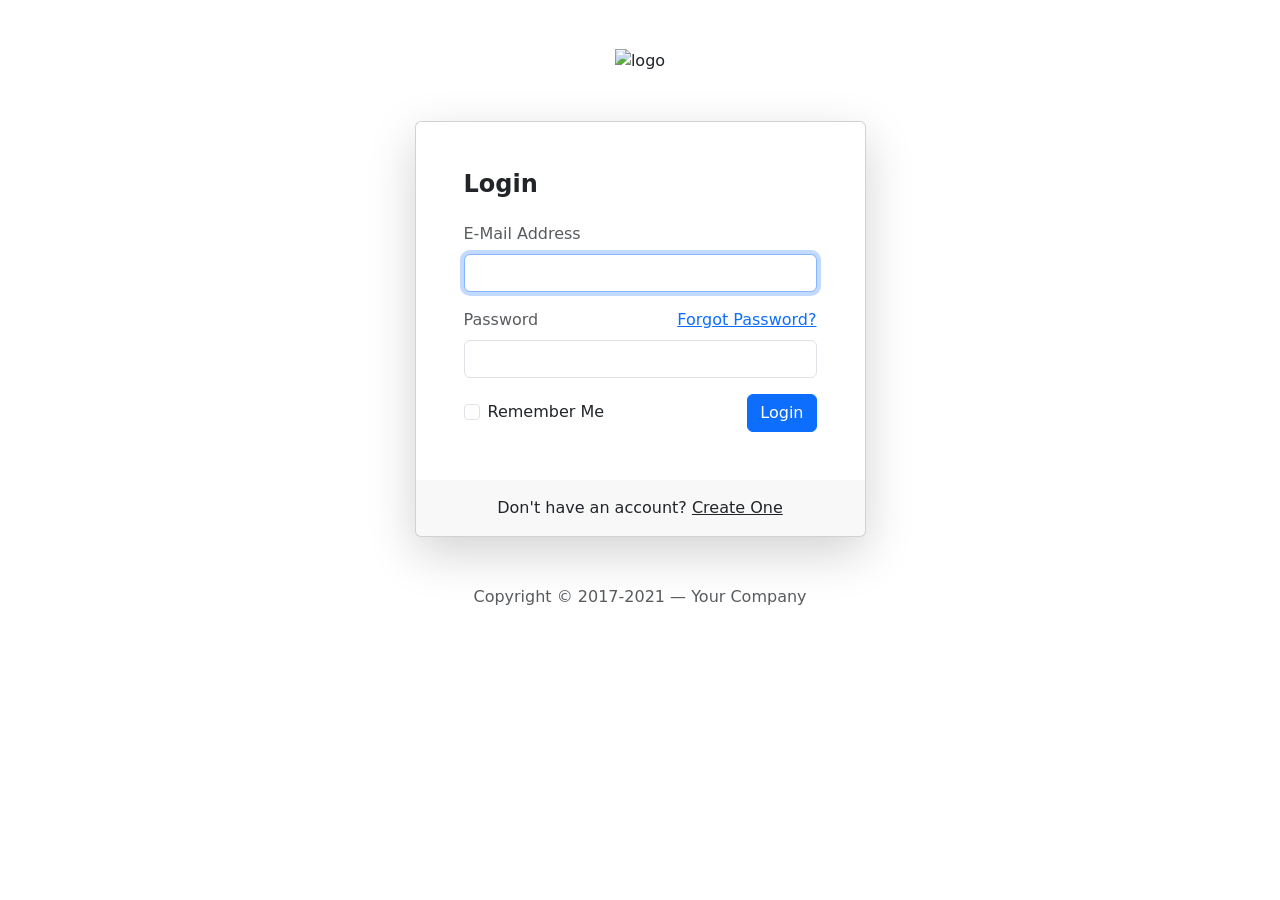
==== index.html @ d0a9366b "Add files via upload" ====
<!DOCTYPE html>
<html lang="en">
<head>
	<meta charset="utf-8">
	<meta name="author" content="Muhamad Nauval Azhar">
	<meta name="viewport" content="width=device-width,initial-scale=1">
	<meta name="description" content="This is a login page template based on Bootstrap 5">
	<title>Bootstrap 5 Login Page</title>
	<link href="https://cdn.jsdelivr.net/npm/bootstrap@5.0.0-beta2/dist/css/bootstrap.min.css" rel="stylesheet" integrity="sha384-BmbxuPwQa2lc/FVzBcNJ7UAyJxM6wuqIj61tLrc4wSX0szH/Ev+nYRRuWlolflfl" crossorigin="anonymous">
</head>

<body>
	<section class="h-100">
		<div class="container h-100">
			<div class="row justify-content-sm-center h-100">
				<div class="col-xxl-4 col-xl-5 col-lg-5 col-md-7 col-sm-9">
					<div class="text-center my-5">
						<img src="https://getbootstrap.com/docs/5.0/assets/brand/bootstrap-logo.svg" alt="logo" width="100">
					</div>
					<div class="card shadow-lg">
						<div class="card-body p-5">
							<h1 class="fs-4 card-title fw-bold mb-4">Login</h1>
							<form method="POST" class="needs-validation" novalidate="" autocomplete="off">
								<div class="mb-3">
									<label class="mb-2 text-muted" for="email">E-Mail Address</label>
									<input id="email" type="email" class="form-control" name="email" value="" required autofocus>
									<div class="invalid-feedback">
										Email is invalid
									</div>
								</div>

								<div class="mb-3">
									<div class="mb-2 w-100">
										<label class="text-muted" for="password">Password</label>
										<a href="forgot.html" class="float-end">
											Forgot Password?
										</a>
									</div>
									<input id="password" type="password" class="form-control" name="password" required>
								    <div class="invalid-feedback">
								    	Password is required
							    	</div>
								</div>

								<div class="d-flex align-items-center">
									<div class="form-check">
										<input type="checkbox" name="remember" id="remember" class="form-check-input">
										<label for="remember" class="form-check-label">Remember Me</label>
									</div>
									<button type="submit" class="btn btn-primary ms-auto">
										Login
									</button>
								</div>
							</form>
						</div>
						<div class="card-footer py-3 border-0">
							<div class="text-center">
								Don't have an account? <a href="register.html" class="text-dark">Create One</a>
							</div>
						</div>
					</div>
					<div class="text-center mt-5 text-muted">
						Copyright &copy; 2017-2021 &mdash; Your Company 
					</div>
				</div>
			</div>
		</div>
	</section>

	<script src="js/login.js"></script>
</body>
</html>
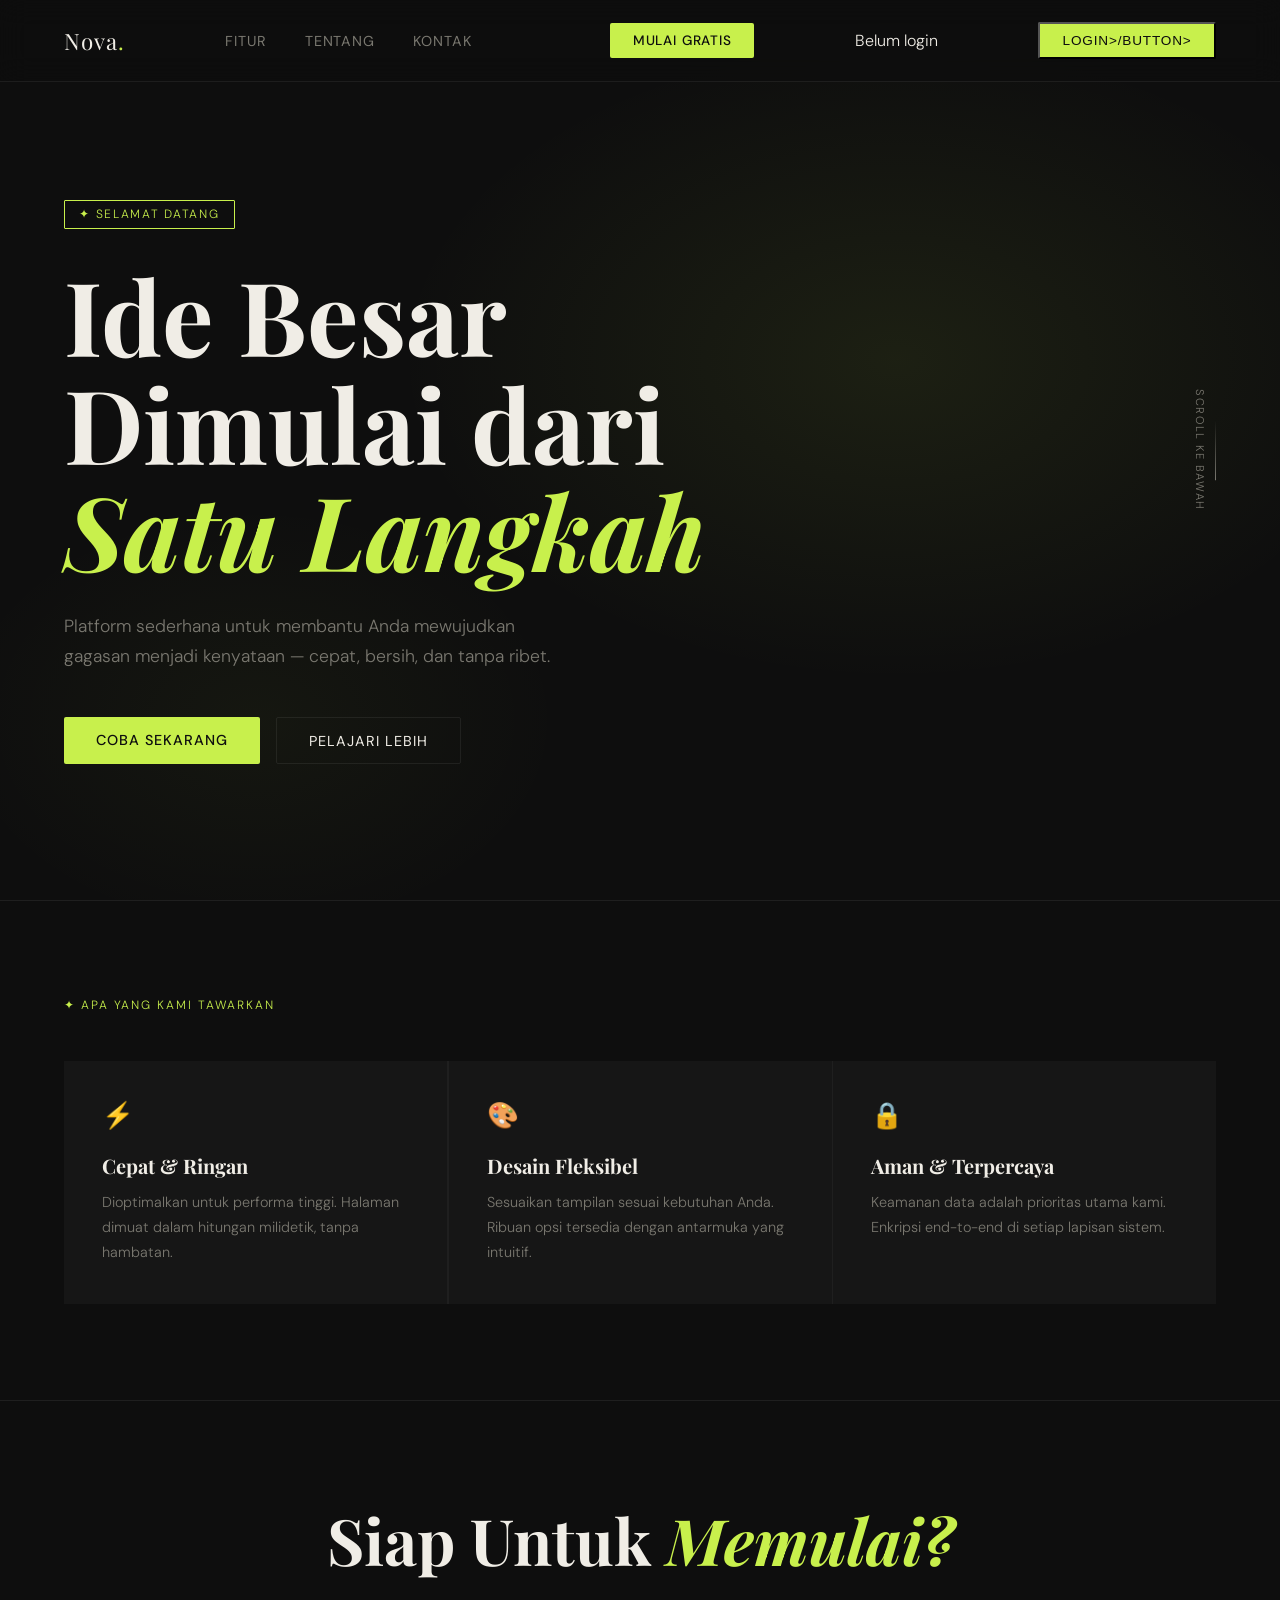
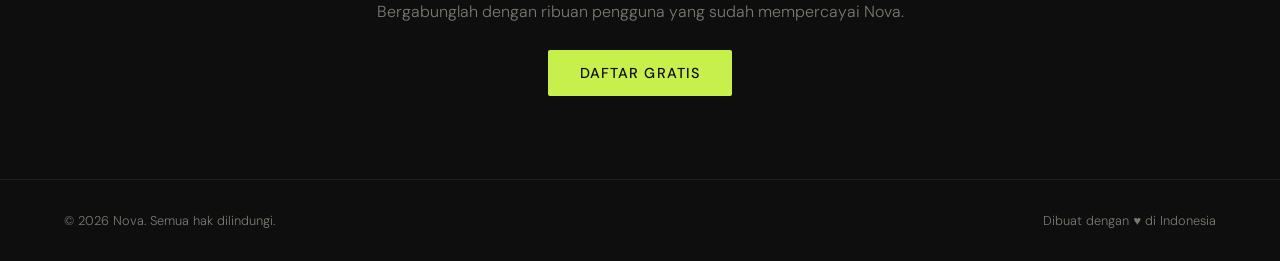
==== commit 6fc2927d: "Update and rename landing-page.html to index.html" ====
--- a/index.html
+++ b/index.html
@@ -1,72 +1,362 @@
 <!DOCTYPE html>
-<html lang="en">
+<html lang="id">
 <head>
-	<meta charset="utf-8">
-	<meta name="author" content="Muhamad Nauval Azhar">
-	<meta name="viewport" content="width=device-width,initial-scale=1">
-	<meta name="description" content="This is a login page template based on Bootstrap 5">
-	<title>Bootstrap 5 Login Page</title>
-	<link href="https://cdn.jsdelivr.net/npm/bootstrap@5.0.0-beta2/dist/css/bootstrap.min.css" rel="stylesheet" integrity="sha384-BmbxuPwQa2lc/FVzBcNJ7UAyJxM6wuqIj61tLrc4wSX0szH/Ev+nYRRuWlolflfl" crossorigin="anonymous">
+  <meta charset="UTF-8" />
+  <meta name="viewport" content="width=device-width, initial-scale=1.0"/>
+  <title>Laman Utama</title>
+  <link href="https://fonts.googleapis.com/css2?family=Playfair+Display:wght@400;700&family=DM+Sans:wght@300;400;500&display=swap" rel="stylesheet"/>
+  <style>
+    *, *::before, *::after { box-sizing: border-box; margin: 0; padding: 0; }
+
+    :root {
+      --bg: #0e0e0e;
+      --surface: #161616;
+      --accent: #c8f04c;
+      --text: #f0ede6;
+      --muted: #7a7870;
+      --border: rgba(255,255,255,0.07);
+    }
+
+    html { scroll-behavior: smooth; }
+
+    body {
+      background: var(--bg);
+      color: var(--text);
+      font-family: 'DM Sans', sans-serif;
+      font-weight: 300;
+      overflow-x: hidden;
+    }
+
+    /* ── NAV ── */
+    nav {
+      position: fixed; top: 0; left: 0; right: 0; z-index: 100;
+      display: flex; align-items: center; justify-content: space-between;
+      padding: 1.4rem 4rem;
+      background: rgba(14,14,14,0.85);
+      backdrop-filter: blur(14px);
+      border-bottom: 1px solid var(--border);
+      animation: slideDown .6s ease both;
+    }
+
+    .nav-logo {
+      font-family: 'Playfair Display', serif;
+      font-size: 1.4rem;
+      letter-spacing: .04em;
+      color: var(--text);
+      text-decoration: none;
+    }
+
+    .nav-logo span { color: var(--accent); }
+
+    .nav-links { display: flex; gap: 2.4rem; list-style: none; }
+
+    .nav-links a {
+      color: var(--muted);
+      text-decoration: none;
+      font-size: .9rem;
+      font-weight: 400;
+      letter-spacing: .06em;
+      text-transform: uppercase;
+      transition: color .25s;
+      position: relative;
+    }
+
+    .nav-links a::after {
+      content: '';
+      position: absolute; bottom: -3px; left: 0; right: 0; height: 1px;
+      background: var(--accent);
+      transform: scaleX(0);
+      transform-origin: left;
+      transition: transform .3s ease;
+    }
+
+    .nav-links a:hover { color: var(--text); }
+    .nav-links a:hover::after { transform: scaleX(1); }
+
+    .nav-cta {
+      background: var(--accent);
+      color: #0e0e0e;
+      padding: .55rem 1.4rem;
+      border-radius: 2px;
+      font-size: .85rem;
+      font-weight: 500;
+      letter-spacing: .06em;
+      text-transform: uppercase;
+      text-decoration: none;
+      transition: opacity .25s, transform .2s;
+    }
+
+    .nav-cta:hover { opacity: .85; transform: translateY(-1px); }
+
+    /* ── HERO ── */
+    .hero {
+      min-height: 100vh;
+      display: flex; flex-direction: column;
+      justify-content: center; align-items: flex-start;
+      padding: 10rem 4rem 6rem;
+      position: relative;
+      overflow: hidden;
+    }
+
+    .hero-bg {
+      position: absolute; inset: 0; pointer-events: none;
+      background:
+        radial-gradient(ellipse 60% 55% at 70% 40%, rgba(200,240,76,.08) 0%, transparent 65%),
+        radial-gradient(ellipse 40% 40% at 20% 80%, rgba(200,240,76,.04) 0%, transparent 60%);
+    }
+
+    .hero-tag {
+      display: inline-block;
+      border: 1px solid var(--accent);
+      color: var(--accent);
+      font-size: .75rem;
+      letter-spacing: .14em;
+      text-transform: uppercase;
+      padding: .35rem .9rem;
+      border-radius: 1px;
+      margin-bottom: 2rem;
+      opacity: 0;
+      animation: fadeUp .7s .2s ease forwards;
+    }
+
+    h1 {
+      font-family: 'Playfair Display', serif;
+      font-size: clamp(3rem, 8vw, 7rem);
+      line-height: 1.05;
+      max-width: 760px;
+      opacity: 0;
+      animation: fadeUp .8s .35s ease forwards;
+    }
+
+    h1 em {
+      font-style: italic;
+      color: var(--accent);
+    }
+
+    .hero-sub {
+      margin-top: 1.8rem;
+      color: var(--muted);
+      font-size: 1.1rem;
+      line-height: 1.7;
+      max-width: 500px;
+      opacity: 0;
+      animation: fadeUp .8s .5s ease forwards;
+    }
+
+    .hero-actions {
+      display: flex; gap: 1rem; margin-top: 2.8rem;
+      opacity: 0;
+      animation: fadeUp .8s .65s ease forwards;
+    }
+
+    .btn-primary {
+      background: var(--accent); color: #0e0e0e;
+      padding: .85rem 2rem;
+      border: none; border-radius: 2px;
+      font-family: 'DM Sans', sans-serif;
+      font-size: .9rem; font-weight: 500;
+      letter-spacing: .07em; text-transform: uppercase;
+      cursor: pointer;
+      transition: opacity .25s, transform .2s;
+      text-decoration: none;
+    }
+
+    .btn-primary:hover { opacity: .82; transform: translateY(-2px); }
+
+    .btn-ghost {
+      background: transparent; color: var(--text);
+      padding: .85rem 2rem;
+      border: 1px solid var(--border);
+      border-radius: 2px;
+      font-family: 'DM Sans', sans-serif;
+      font-size: .9rem; font-weight: 400;
+      letter-spacing: .07em; text-transform: uppercase;
+      cursor: pointer;
+      transition: border-color .25s, color .25s;
+      text-decoration: none;
+    }
+
+    .btn-ghost:hover { border-color: var(--text); }
+
+    .hero-line {
+      position: absolute; right: 4rem; top: 50%;
+      transform: translateY(-50%);
+      display: flex; flex-direction: column; align-items: center; gap: .5rem;
+      color: var(--muted); font-size: .7rem; letter-spacing: .14em; text-transform: uppercase;
+      writing-mode: vertical-rl;
+      opacity: 0;
+      animation: fadeIn 1s 1s ease forwards;
+    }
+
+    .hero-line::before {
+      content: '';
+      width: 1px; height: 60px;
+      background: linear-gradient(transparent, var(--muted));
+    }
+
+    /* ── FEATURES ── */
+    .features {
+      padding: 6rem 4rem;
+      border-top: 1px solid var(--border);
+    }
+
+    .section-label {
+      font-size: .75rem; letter-spacing: .16em; text-transform: uppercase;
+      color: var(--accent); margin-bottom: 3rem;
+    }
+
+    .features-grid {
+      display: grid;
+      grid-template-columns: repeat(auto-fit, minmax(260px, 1fr));
+      gap: 1.5px;
+      background: var(--border);
+    }
+
+    .feature-card {
+      background: var(--surface);
+      padding: 2.4rem;
+      transition: background .25s;
+    }
+
+    .feature-card:hover { background: #1d1d1d; }
+
+    .feature-icon {
+      font-size: 1.6rem; margin-bottom: 1.2rem;
+    }
+
+    .feature-card h3 {
+      font-family: 'Playfair Display', serif;
+      font-size: 1.25rem;
+      margin-bottom: .7rem;
+    }
+
+    .feature-card p {
+      color: var(--muted);
+      font-size: .9rem;
+      line-height: 1.75;
+    }
+
+    /* ── CTA SECTION ── */
+    .cta-section {
+      padding: 6rem 4rem;
+      text-align: center;
+      border-top: 1px solid var(--border);
+    }
+
+    .cta-section h2 {
+      font-family: 'Playfair Display', serif;
+      font-size: clamp(2rem, 5vw, 4rem);
+      margin-bottom: 1.2rem;
+    }
+
+    .cta-section p {
+      color: var(--muted); margin-bottom: 2.5rem; font-size: 1rem;
+    }
+
+    /* ── FOOTER ── */
+    footer {
+      padding: 2rem 4rem;
+      border-top: 1px solid var(--border);
+      display: flex; align-items: center; justify-content: space-between;
+      color: var(--muted); font-size: .8rem;
+    }
+
+    /* ── ANIMATIONS ── */
+    @keyframes slideDown {
+      from { transform: translateY(-100%); opacity: 0; }
+      to   { transform: translateY(0);    opacity: 1; }
+    }
+
+    @keyframes fadeUp {
+      from { transform: translateY(24px); opacity: 0; }
+      to   { transform: translateY(0);    opacity: 1; }
+    }
+
+    @keyframes fadeIn {
+      from { opacity: 0; } to { opacity: 1; }
+    }
+
+    /* ── RESPONSIVE ── */
+    @media (max-width: 768px) {
+      nav { padding: 1.2rem 1.5rem; }
+      .nav-links { display: none; }
+      .hero { padding: 8rem 1.5rem 4rem; }
+      .hero-line { display: none; }
+      .features { padding: 4rem 1.5rem; }
+      .cta-section { padding: 4rem 1.5rem; }
+      footer { padding: 2rem 1.5rem; flex-direction: column; gap: .8rem; text-align: center; }
+    }
+  </style>
 </head>
-
 <body>
-	<section class="h-100">
-		<div class="container h-100">
-			<div class="row justify-content-sm-center h-100">
-				<div class="col-xxl-4 col-xl-5 col-lg-5 col-md-7 col-sm-9">
-					<div class="text-center my-5">
-						<img src="https://getbootstrap.com/docs/5.0/assets/brand/bootstrap-logo.svg" alt="logo" width="100">
-					</div>
-					<div class="card shadow-lg">
-						<div class="card-body p-5">
-							<h1 class="fs-4 card-title fw-bold mb-4">Login</h1>
-							<form method="POST" class="needs-validation" novalidate="" autocomplete="off">
-								<div class="mb-3">
-									<label class="mb-2 text-muted" for="email">E-Mail Address</label>
-									<input id="email" type="email" class="form-control" name="email" value="" required autofocus>
-									<div class="invalid-feedback">
-										Email is invalid
-									</div>
-								</div>
-
-								<div class="mb-3">
-									<div class="mb-2 w-100">
-										<label class="text-muted" for="password">Password</label>
-										<a href="forgot.html" class="float-end">
-											Forgot Password?
-										</a>
-									</div>
-									<input id="password" type="password" class="form-control" name="password" required>
-								    <div class="invalid-feedback">
-								    	Password is required
-							    	</div>
-								</div>
-
-								<div class="d-flex align-items-center">
-									<div class="form-check">
-										<input type="checkbox" name="remember" id="remember" class="form-check-input">
-										<label for="remember" class="form-check-label">Remember Me</label>
-									</div>
-									<button type="submit" class="btn btn-primary ms-auto">
-										Login
-									</button>
-								</div>
-							</form>
-						</div>
-						<div class="card-footer py-3 border-0">
-							<div class="text-center">
-								Don't have an account? <a href="register.html" class="text-dark">Create One</a>
-							</div>
-						</div>
-					</div>
-					<div class="text-center mt-5 text-muted">
-						Copyright &copy; 2017-2021 &mdash; Your Company 
-					</div>
-				</div>
-			</div>
-		</div>
-	</section>
-
-	<script src="js/login.js"></script>
+
+  <!-- NAVIGASI -->
+  <nav>
+    <a href="#" class="nav-logo">Nova<span>.</span></a>
+    <ul class="nav-links">
+      <li><a href="#fitur">Fitur</a></li>
+      <li><a href="#tentang">Tentang</a></li>
+      <li><a href="#kontak">Kontak</a></li>
+      <li></li>
+    </ul>
+    <a href="#mulai" class="nav-cta">Mulai Gratis</a>
+
+    <p id="userInfo">Belum login</p>
+
+    <div id="authArea">
+        <button onclick="goLogin()" class="nav-cta">Login>/button>
+    </div>
+  </nav>
+
+  <!-- HERO -->
+  <section class="hero" id="beranda">
+    <div class="hero-bg"></div>
+    <span class="hero-tag">✦ Selamat Datang</span>
+    <h1>Ide Besar<br/>Dimulai dari<br/><em>Satu Langkah</em></h1>
+    <p class="hero-sub">
+      Platform sederhana untuk membantu Anda mewujudkan gagasan menjadi kenyataan — cepat, bersih, dan tanpa ribet.
+    </p>
+    <div class="hero-actions">
+      <a href="#mulai" class="btn-primary">Coba Sekarang</a>
+      <a href="#fitur" class="btn-ghost">Pelajari Lebih</a>
+    </div>
+    <div class="hero-line">Scroll ke bawah</div>
+  </section>
+
+  <!-- FITUR -->
+  <section class="features" id="fitur">
+    <p class="section-label">✦ Apa yang kami tawarkan</p>
+    <div class="features-grid">
+      <div class="feature-card">
+        <div class="feature-icon">⚡</div>
+        <h3>Cepat & Ringan</h3>
+        <p>Dioptimalkan untuk performa tinggi. Halaman dimuat dalam hitungan milidetik, tanpa hambatan.</p>
+      </div>
+      <div class="feature-card">
+        <div class="feature-icon">🎨</div>
+        <h3>Desain Fleksibel</h3>
+        <p>Sesuaikan tampilan sesuai kebutuhan Anda. Ribuan opsi tersedia dengan antarmuka yang intuitif.</p>
+      </div>
+      <div class="feature-card">
+        <div class="feature-icon">🔒</div>
+        <h3>Aman & Terpercaya</h3>
+        <p>Keamanan data adalah prioritas utama kami. Enkripsi end-to-end di setiap lapisan sistem.</p>
+      </div>
+    </div>
+  </section>
+
+  <!-- CTA -->
+  <section class="cta-section" id="mulai">
+    <h2>Siap Untuk <em style="font-style:italic;color:var(--accent)">Memulai?</em></h2>
+    <p>Bergabunglah dengan ribuan pengguna yang sudah mempercayai Nova.</p>
+    <a href="#" class="btn-primary">Daftar Gratis</a>
+  </section>
+
+  <!-- FOOTER -->
+  <footer id="kontak">
+    <span>© 2026 Nova. Semua hak dilindungi.</span>
+    <span>Dibuat dengan ♥ di Indonesia</span>
+  </footer>
+
 </body>
 </html>
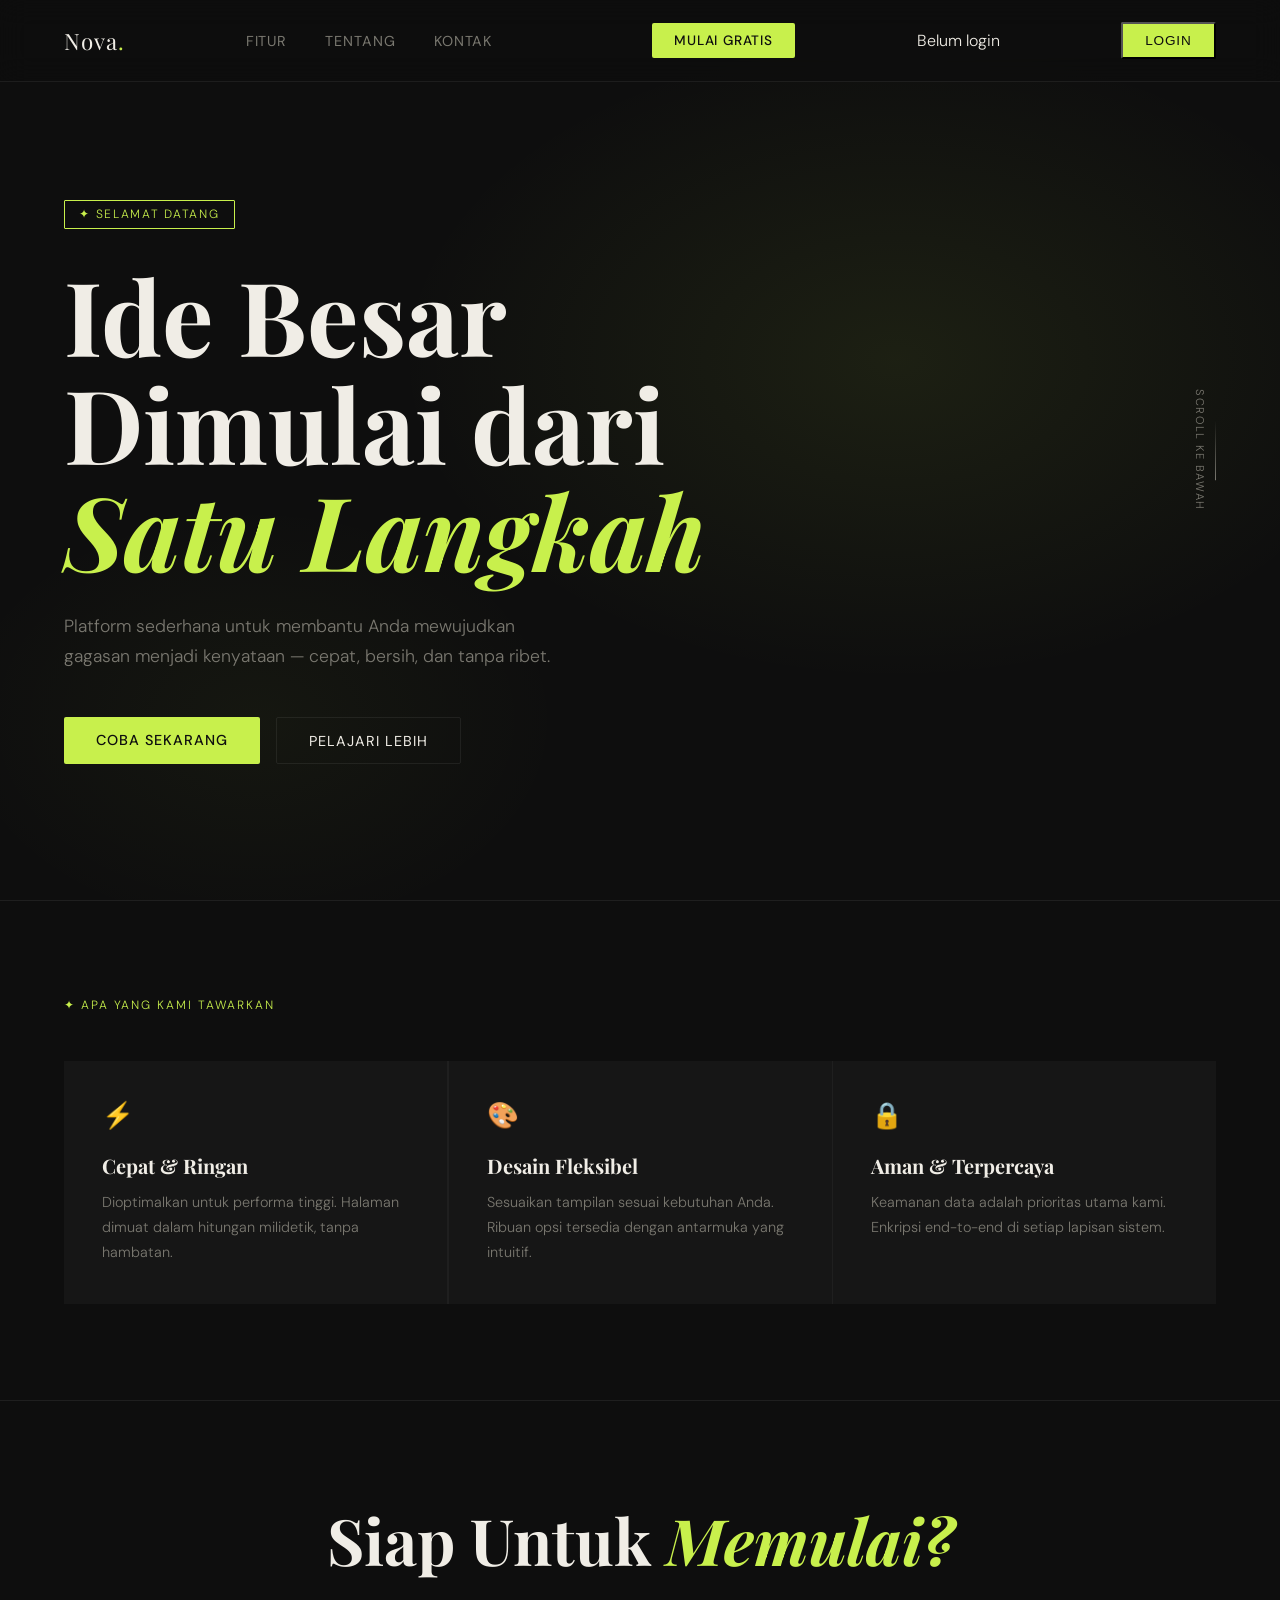
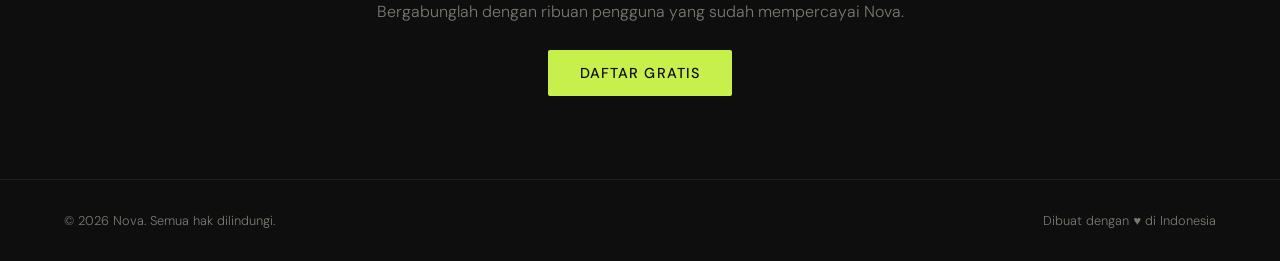
==== commit 2009c739: "Add files via upload" ====
--- a/index.html
+++ b/index.html
@@ -5,288 +5,7 @@
   <meta name="viewport" content="width=device-width, initial-scale=1.0"/>
   <title>Laman Utama</title>
   <link href="https://fonts.googleapis.com/css2?family=Playfair+Display:wght@400;700&family=DM+Sans:wght@300;400;500&display=swap" rel="stylesheet"/>
-  <style>
-    *, *::before, *::after { box-sizing: border-box; margin: 0; padding: 0; }
-
-    :root {
-      --bg: #0e0e0e;
-      --surface: #161616;
-      --accent: #c8f04c;
-      --text: #f0ede6;
-      --muted: #7a7870;
-      --border: rgba(255,255,255,0.07);
-    }
-
-    html { scroll-behavior: smooth; }
-
-    body {
-      background: var(--bg);
-      color: var(--text);
-      font-family: 'DM Sans', sans-serif;
-      font-weight: 300;
-      overflow-x: hidden;
-    }
-
-    /* ── NAV ── */
-    nav {
-      position: fixed; top: 0; left: 0; right: 0; z-index: 100;
-      display: flex; align-items: center; justify-content: space-between;
-      padding: 1.4rem 4rem;
-      background: rgba(14,14,14,0.85);
-      backdrop-filter: blur(14px);
-      border-bottom: 1px solid var(--border);
-      animation: slideDown .6s ease both;
-    }
-
-    .nav-logo {
-      font-family: 'Playfair Display', serif;
-      font-size: 1.4rem;
-      letter-spacing: .04em;
-      color: var(--text);
-      text-decoration: none;
-    }
-
-    .nav-logo span { color: var(--accent); }
-
-    .nav-links { display: flex; gap: 2.4rem; list-style: none; }
-
-    .nav-links a {
-      color: var(--muted);
-      text-decoration: none;
-      font-size: .9rem;
-      font-weight: 400;
-      letter-spacing: .06em;
-      text-transform: uppercase;
-      transition: color .25s;
-      position: relative;
-    }
-
-    .nav-links a::after {
-      content: '';
-      position: absolute; bottom: -3px; left: 0; right: 0; height: 1px;
-      background: var(--accent);
-      transform: scaleX(0);
-      transform-origin: left;
-      transition: transform .3s ease;
-    }
-
-    .nav-links a:hover { color: var(--text); }
-    .nav-links a:hover::after { transform: scaleX(1); }
-
-    .nav-cta {
-      background: var(--accent);
-      color: #0e0e0e;
-      padding: .55rem 1.4rem;
-      border-radius: 2px;
-      font-size: .85rem;
-      font-weight: 500;
-      letter-spacing: .06em;
-      text-transform: uppercase;
-      text-decoration: none;
-      transition: opacity .25s, transform .2s;
-    }
-
-    .nav-cta:hover { opacity: .85; transform: translateY(-1px); }
-
-    /* ── HERO ── */
-    .hero {
-      min-height: 100vh;
-      display: flex; flex-direction: column;
-      justify-content: center; align-items: flex-start;
-      padding: 10rem 4rem 6rem;
-      position: relative;
-      overflow: hidden;
-    }
-
-    .hero-bg {
-      position: absolute; inset: 0; pointer-events: none;
-      background:
-        radial-gradient(ellipse 60% 55% at 70% 40%, rgba(200,240,76,.08) 0%, transparent 65%),
-        radial-gradient(ellipse 40% 40% at 20% 80%, rgba(200,240,76,.04) 0%, transparent 60%);
-    }
-
-    .hero-tag {
-      display: inline-block;
-      border: 1px solid var(--accent);
-      color: var(--accent);
-      font-size: .75rem;
-      letter-spacing: .14em;
-      text-transform: uppercase;
-      padding: .35rem .9rem;
-      border-radius: 1px;
-      margin-bottom: 2rem;
-      opacity: 0;
-      animation: fadeUp .7s .2s ease forwards;
-    }
-
-    h1 {
-      font-family: 'Playfair Display', serif;
-      font-size: clamp(3rem, 8vw, 7rem);
-      line-height: 1.05;
-      max-width: 760px;
-      opacity: 0;
-      animation: fadeUp .8s .35s ease forwards;
-    }
-
-    h1 em {
-      font-style: italic;
-      color: var(--accent);
-    }
-
-    .hero-sub {
-      margin-top: 1.8rem;
-      color: var(--muted);
-      font-size: 1.1rem;
-      line-height: 1.7;
-      max-width: 500px;
-      opacity: 0;
-      animation: fadeUp .8s .5s ease forwards;
-    }
-
-    .hero-actions {
-      display: flex; gap: 1rem; margin-top: 2.8rem;
-      opacity: 0;
-      animation: fadeUp .8s .65s ease forwards;
-    }
-
-    .btn-primary {
-      background: var(--accent); color: #0e0e0e;
-      padding: .85rem 2rem;
-      border: none; border-radius: 2px;
-      font-family: 'DM Sans', sans-serif;
-      font-size: .9rem; font-weight: 500;
-      letter-spacing: .07em; text-transform: uppercase;
-      cursor: pointer;
-      transition: opacity .25s, transform .2s;
-      text-decoration: none;
-    }
-
-    .btn-primary:hover { opacity: .82; transform: translateY(-2px); }
-
-    .btn-ghost {
-      background: transparent; color: var(--text);
-      padding: .85rem 2rem;
-      border: 1px solid var(--border);
-      border-radius: 2px;
-      font-family: 'DM Sans', sans-serif;
-      font-size: .9rem; font-weight: 400;
-      letter-spacing: .07em; text-transform: uppercase;
-      cursor: pointer;
-      transition: border-color .25s, color .25s;
-      text-decoration: none;
-    }
-
-    .btn-ghost:hover { border-color: var(--text); }
-
-    .hero-line {
-      position: absolute; right: 4rem; top: 50%;
-      transform: translateY(-50%);
-      display: flex; flex-direction: column; align-items: center; gap: .5rem;
-      color: var(--muted); font-size: .7rem; letter-spacing: .14em; text-transform: uppercase;
-      writing-mode: vertical-rl;
-      opacity: 0;
-      animation: fadeIn 1s 1s ease forwards;
-    }
-
-    .hero-line::before {
-      content: '';
-      width: 1px; height: 60px;
-      background: linear-gradient(transparent, var(--muted));
-    }
-
-    /* ── FEATURES ── */
-    .features {
-      padding: 6rem 4rem;
-      border-top: 1px solid var(--border);
-    }
-
-    .section-label {
-      font-size: .75rem; letter-spacing: .16em; text-transform: uppercase;
-      color: var(--accent); margin-bottom: 3rem;
-    }
-
-    .features-grid {
-      display: grid;
-      grid-template-columns: repeat(auto-fit, minmax(260px, 1fr));
-      gap: 1.5px;
-      background: var(--border);
-    }
-
-    .feature-card {
-      background: var(--surface);
-      padding: 2.4rem;
-      transition: background .25s;
-    }
-
-    .feature-card:hover { background: #1d1d1d; }
-
-    .feature-icon {
-      font-size: 1.6rem; margin-bottom: 1.2rem;
-    }
-
-    .feature-card h3 {
-      font-family: 'Playfair Display', serif;
-      font-size: 1.25rem;
-      margin-bottom: .7rem;
-    }
-
-    .feature-card p {
-      color: var(--muted);
-      font-size: .9rem;
-      line-height: 1.75;
-    }
-
-    /* ── CTA SECTION ── */
-    .cta-section {
-      padding: 6rem 4rem;
-      text-align: center;
-      border-top: 1px solid var(--border);
-    }
-
-    .cta-section h2 {
-      font-family: 'Playfair Display', serif;
-      font-size: clamp(2rem, 5vw, 4rem);
-      margin-bottom: 1.2rem;
-    }
-
-    .cta-section p {
-      color: var(--muted); margin-bottom: 2.5rem; font-size: 1rem;
-    }
-
-    /* ── FOOTER ── */
-    footer {
-      padding: 2rem 4rem;
-      border-top: 1px solid var(--border);
-      display: flex; align-items: center; justify-content: space-between;
-      color: var(--muted); font-size: .8rem;
-    }
-
-    /* ── ANIMATIONS ── */
-    @keyframes slideDown {
-      from { transform: translateY(-100%); opacity: 0; }
-      to   { transform: translateY(0);    opacity: 1; }
-    }
-
-    @keyframes fadeUp {
-      from { transform: translateY(24px); opacity: 0; }
-      to   { transform: translateY(0);    opacity: 1; }
-    }
-
-    @keyframes fadeIn {
-      from { opacity: 0; } to { opacity: 1; }
-    }
-
-    /* ── RESPONSIVE ── */
-    @media (max-width: 768px) {
-      nav { padding: 1.2rem 1.5rem; }
-      .nav-links { display: none; }
-      .hero { padding: 8rem 1.5rem 4rem; }
-      .hero-line { display: none; }
-      .features { padding: 4rem 1.5rem; }
-      .cta-section { padding: 4rem 1.5rem; }
-      footer { padding: 2rem 1.5rem; flex-direction: column; gap: .8rem; text-align: center; }
-    }
-  </style>
+  <link rel="stylesheet" href="style.css"/>
 </head>
 <body>
 
@@ -300,11 +19,9 @@
       <li></li>
     </ul>
     <a href="#mulai" class="nav-cta">Mulai Gratis</a>
-
     <p id="userInfo">Belum login</p>
-
     <div id="authArea">
-        <button onclick="goLogin()" class="nav-cta">Login>/button>
+        <button onclick="goLogin()" class="nav-cta">Login</button>
     </div>
   </nav>
 
@@ -357,6 +74,7 @@
     <span>© 2026 Nova. Semua hak dilindungi.</span>
     <span>Dibuat dengan ♥ di Indonesia</span>
   </footer>
-
+  <script src="templatemo-maison-doree-.js"></script>
+  <script src="login/js/welcome.js"></script>
 </body>
 </html>
--- a/style.css
+++ b/style.css
@@ -0,0 +1,436 @@
+*, *::before, *::after {
+  box-sizing: border-box;
+  margin: 0;
+  padding: 0;
+}
+
+:root {
+  --bg: #0e0e0e;
+  --surface: #161616;
+  --accent: #c8f04c;
+  --text: #f0ede6;
+  --muted: #7a7870;
+  --border: rgba(255,255,255,0.07);
+}
+
+html {
+  scroll-behavior: smooth;
+}
+
+body {
+  background: var(--bg);
+  color: var(--text);
+  font-family: 'DM Sans', sans-serif;
+  font-weight: 300;
+  overflow-x: hidden;
+}
+
+/* ── NAV ── */
+nav {
+  position: fixed;
+  top: 0;
+  left: 0;
+  right: 0;
+  z-index: 100;
+
+  display: flex;
+  align-items: center;
+  justify-content: space-between;
+
+  padding: 1.4rem 4rem;
+  background: rgba(14,14,14,0.85);
+  backdrop-filter: blur(14px);
+  border-bottom: 1px solid var(--border);
+
+  animation: slideDown .6s ease both;
+}
+
+.nav-logo {
+  font-family: 'Playfair Display', serif;
+  font-size: 1.4rem;
+  letter-spacing: .04em;
+  color: var(--text);
+  text-decoration: none;
+}
+
+.nav-logo span {
+  color: var(--accent);
+}
+
+.nav-links {
+  display: flex;
+  gap: 2.4rem;
+  list-style: none;
+}
+
+.nav-links a {
+  position: relative;
+
+  color: var(--muted);
+  text-decoration: none;
+  font-size: .9rem;
+  font-weight: 400;
+  letter-spacing: .06em;
+  text-transform: uppercase;
+
+  transition: color .25s;
+}
+
+.nav-links a::after {
+  content: '';
+  position: absolute;
+  bottom: -3px;
+  left: 0;
+  right: 0;
+  height: 1px;
+
+  background: var(--accent);
+  transform: scaleX(0);
+  transform-origin: left;
+  transition: transform .3s ease;
+}
+
+.nav-links a:hover {
+  color: var(--text);
+}
+
+.nav-links a:hover::after {
+  transform: scaleX(1);
+}
+
+.nav-cta {
+  background: var(--accent);
+  color: #0e0e0e;
+  padding: .55rem 1.4rem;
+  border-radius: 2px;
+
+  font-size: .85rem;
+  font-weight: 500;
+  letter-spacing: .06em;
+  text-transform: uppercase;
+  text-decoration: none;
+
+  transition: opacity .25s, transform .2s;
+}
+
+.nav-cta:hover {
+  opacity: .85;
+  transform: translateY(-1px);
+}
+
+/* ── HERO ── */
+.hero {
+  position: relative;
+  overflow: hidden;
+
+  min-height: 100vh;
+  display: flex;
+  flex-direction: column;
+  justify-content: center;
+  align-items: flex-start;
+
+  padding: 10rem 4rem 6rem;
+}
+
+.hero-bg {
+  position: absolute;
+  inset: 0;
+  pointer-events: none;
+
+  background:
+    radial-gradient(
+      ellipse 60% 55% at 70% 40%,
+      rgba(200,240,76,.08) 0%,
+      transparent 65%
+    ),
+    radial-gradient(
+      ellipse 40% 40% at 20% 80%,
+      rgba(200,240,76,.04) 0%,
+      transparent 60%
+    );
+}
+
+.hero-tag {
+  display: inline-block;
+
+  border: 1px solid var(--accent);
+  border-radius: 1px;
+  color: var(--accent);
+
+  font-size: .75rem;
+  letter-spacing: .14em;
+  text-transform: uppercase;
+
+  padding: .35rem .9rem;
+  margin-bottom: 2rem;
+
+  opacity: 0;
+  animation: fadeUp .7s .2s ease forwards;
+}
+
+h1 {
+  font-family: 'Playfair Display', serif;
+  font-size: clamp(3rem, 8vw, 7rem);
+  line-height: 1.05;
+  max-width: 760px;
+
+  opacity: 0;
+  animation: fadeUp .8s .35s ease forwards;
+}
+
+h1 em {
+  font-style: italic;
+  color: var(--accent);
+}
+
+.hero-sub {
+  margin-top: 1.8rem;
+  max-width: 500px;
+
+  color: var(--muted);
+  font-size: 1.1rem;
+  line-height: 1.7;
+
+  opacity: 0;
+  animation: fadeUp .8s .5s ease forwards;
+}
+
+.hero-actions {
+  display: flex;
+  gap: 1rem;
+  margin-top: 2.8rem;
+
+  opacity: 0;
+  animation: fadeUp .8s .65s ease forwards;
+}
+
+.btn-primary {
+  background: var(--accent);
+  color: #0e0e0e;
+  padding: .85rem 2rem;
+
+  border: none;
+  border-radius: 2px;
+
+  font-family: 'DM Sans', sans-serif;
+  font-size: .9rem;
+  font-weight: 500;
+  letter-spacing: .07em;
+  text-transform: uppercase;
+  text-decoration: none;
+
+  cursor: pointer;
+  transition: opacity .25s, transform .2s;
+}
+
+.btn-primary:hover {
+  opacity: .82;
+  transform: translateY(-2px);
+}
+
+.btn-ghost {
+  background: transparent;
+  color: var(--text);
+  padding: .85rem 2rem;
+
+  border: 1px solid var(--border);
+  border-radius: 2px;
+
+  font-family: 'DM Sans', sans-serif;
+  font-size: .9rem;
+  font-weight: 400;
+  letter-spacing: .07em;
+  text-transform: uppercase;
+  text-decoration: none;
+
+  cursor: pointer;
+  transition: border-color .25s, color .25s;
+}
+
+.btn-ghost:hover {
+  border-color: var(--text);
+}
+
+.hero-line {
+  position: absolute;
+  right: 4rem;
+  top: 50%;
+
+  transform: translateY(-50%);
+
+  display: flex;
+  flex-direction: column;
+  align-items: center;
+  gap: .5rem;
+
+  color: var(--muted);
+  font-size: .7rem;
+  letter-spacing: .14em;
+  text-transform: uppercase;
+  writing-mode: vertical-rl;
+
+  opacity: 0;
+  animation: fadeIn 1s 1s ease forwards;
+}
+
+.hero-line::before {
+  content: '';
+  width: 1px;
+  height: 60px;
+
+  background: linear-gradient(
+    transparent,
+    var(--muted)
+  );
+}
+
+/* ── FEATURES ── */
+.features {
+  padding: 6rem 4rem;
+  border-top: 1px solid var(--border);
+}
+
+.section-label {
+  margin-bottom: 3rem;
+
+  color: var(--accent);
+  font-size: .75rem;
+  letter-spacing: .16em;
+  text-transform: uppercase;
+}
+
+.features-grid {
+  display: grid;
+  grid-template-columns: repeat(auto-fit, minmax(260px, 1fr));
+  gap: 1.5px;
+
+  background: var(--border);
+}
+
+.feature-card {
+  background: var(--surface);
+  padding: 2.4rem;
+  transition: background .25s;
+}
+
+.feature-card:hover {
+  background: #1d1d1d;
+}
+
+.feature-icon {
+  font-size: 1.6rem;
+  margin-bottom: 1.2rem;
+}
+
+.feature-card h3 {
+  font-family: 'Playfair Display', serif;
+  font-size: 1.25rem;
+  margin-bottom: .7rem;
+}
+
+.feature-card p {
+  color: var(--muted);
+  font-size: .9rem;
+  line-height: 1.75;
+}
+
+/* ── CTA SECTION ── */
+.cta-section {
+  padding: 6rem 4rem;
+  text-align: center;
+  border-top: 1px solid var(--border);
+}
+
+.cta-section h2 {
+  font-family: 'Playfair Display', serif;
+  font-size: clamp(2rem, 5vw, 4rem);
+  margin-bottom: 1.2rem;
+}
+
+.cta-section p {
+  color: var(--muted);
+  font-size: 1rem;
+  margin-bottom: 2.5rem;
+}
+
+/* ── FOOTER ── */
+footer {
+  display: flex;
+  align-items: center;
+  justify-content: space-between;
+
+  padding: 2rem 4rem;
+  border-top: 1px solid var(--border);
+
+  color: var(--muted);
+  font-size: .8rem;
+}
+
+/* ── ANIMATIONS ── */
+@keyframes slideDown {
+  from {
+    transform: translateY(-100%);
+    opacity: 0;
+  }
+
+  to {
+    transform: translateY(0);
+    opacity: 1;
+  }
+}
+
+@keyframes fadeUp {
+  from {
+    transform: translateY(24px);
+    opacity: 0;
+  }
+
+  to {
+    transform: translateY(0);
+    opacity: 1;
+  }
+}
+
+@keyframes fadeIn {
+  from {
+    opacity: 0;
+  }
+
+  to {
+    opacity: 1;
+  }
+}
+
+/* ── RESPONSIVE ── */
+@media (max-width: 768px) {
+  nav {
+    padding: 1.2rem 1.5rem;
+  }
+
+  .nav-links {
+    display: none;
+  }
+
+  .hero {
+    padding: 8rem 1.5rem 4rem;
+  }
+
+  .hero-line {
+    display: none;
+  }
+
+  .features {
+    padding: 4rem 1.5rem;
+  }
+
+  .cta-section {
+    padding: 4rem 1.5rem;
+  }
+
+  footer {
+    padding: 2rem 1.5rem;
+    flex-direction: column;
+    gap: .8rem;
+    text-align: center;
+  }
+}
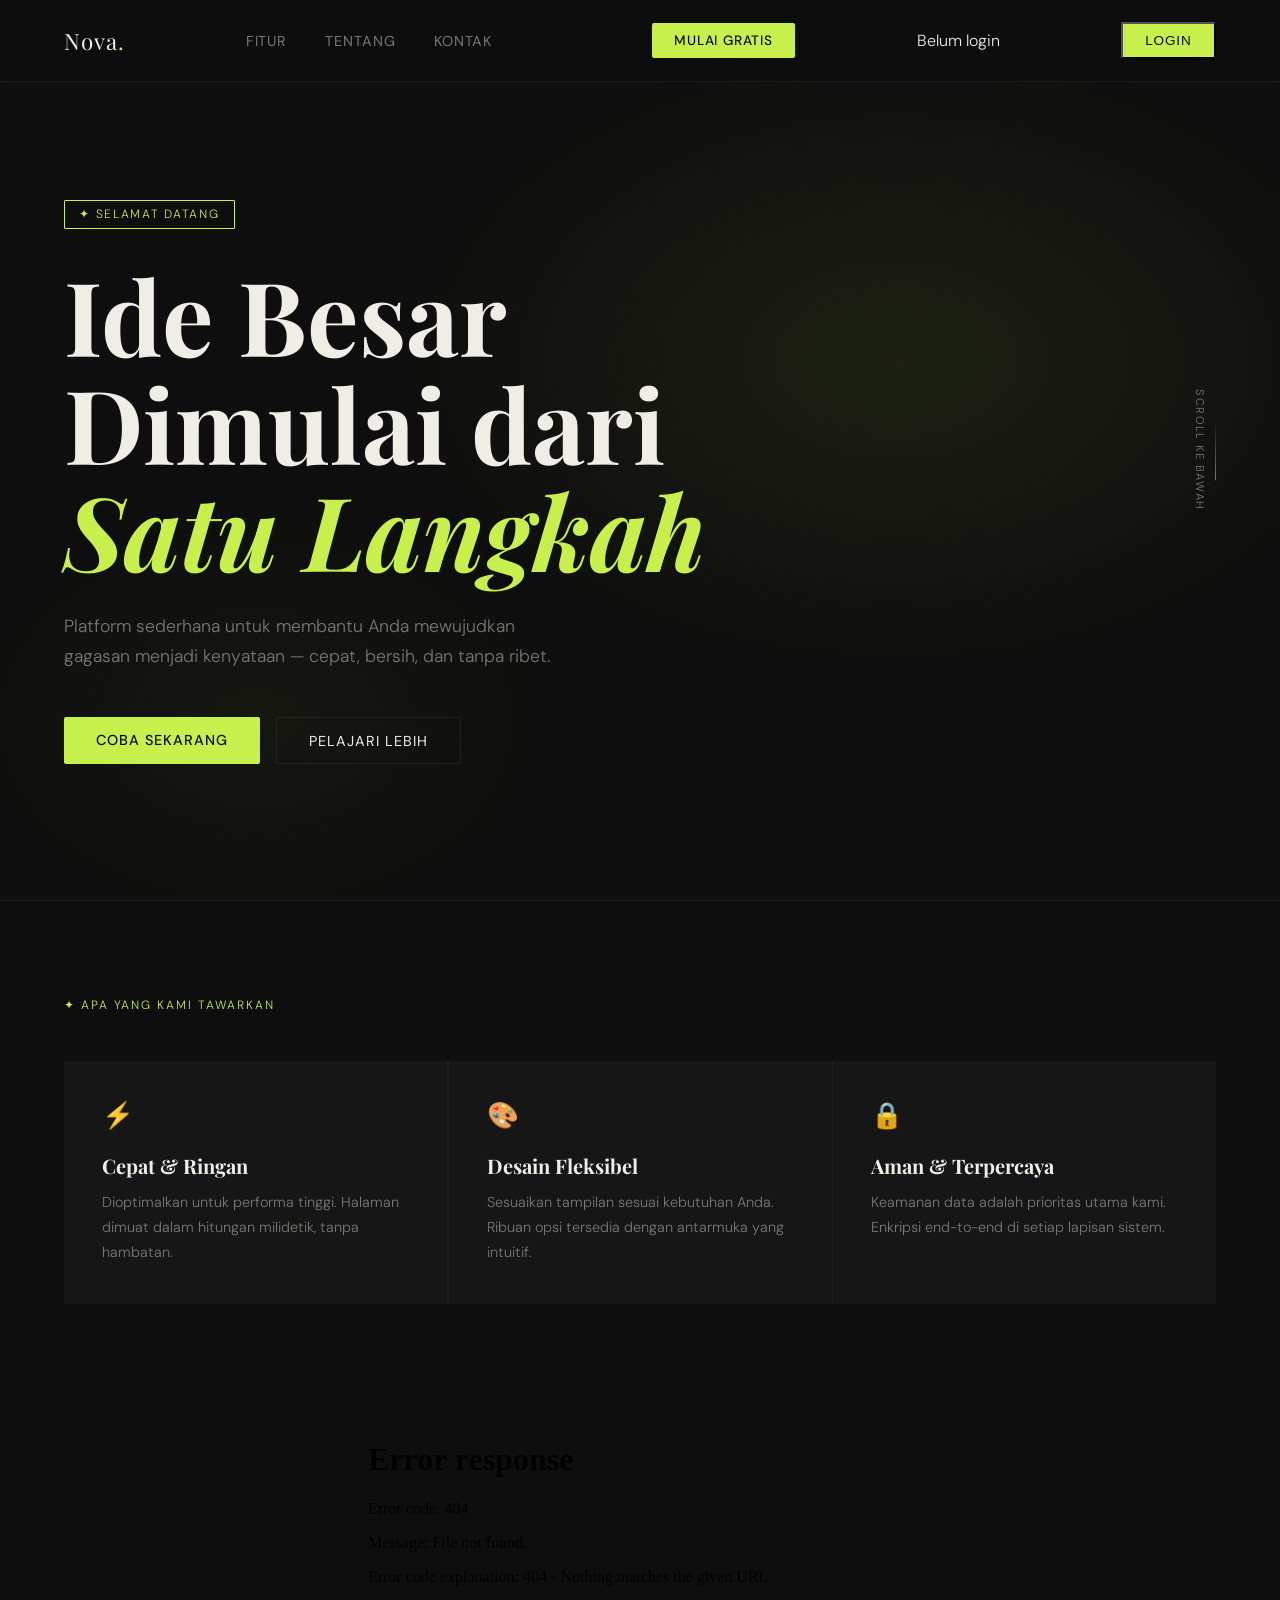
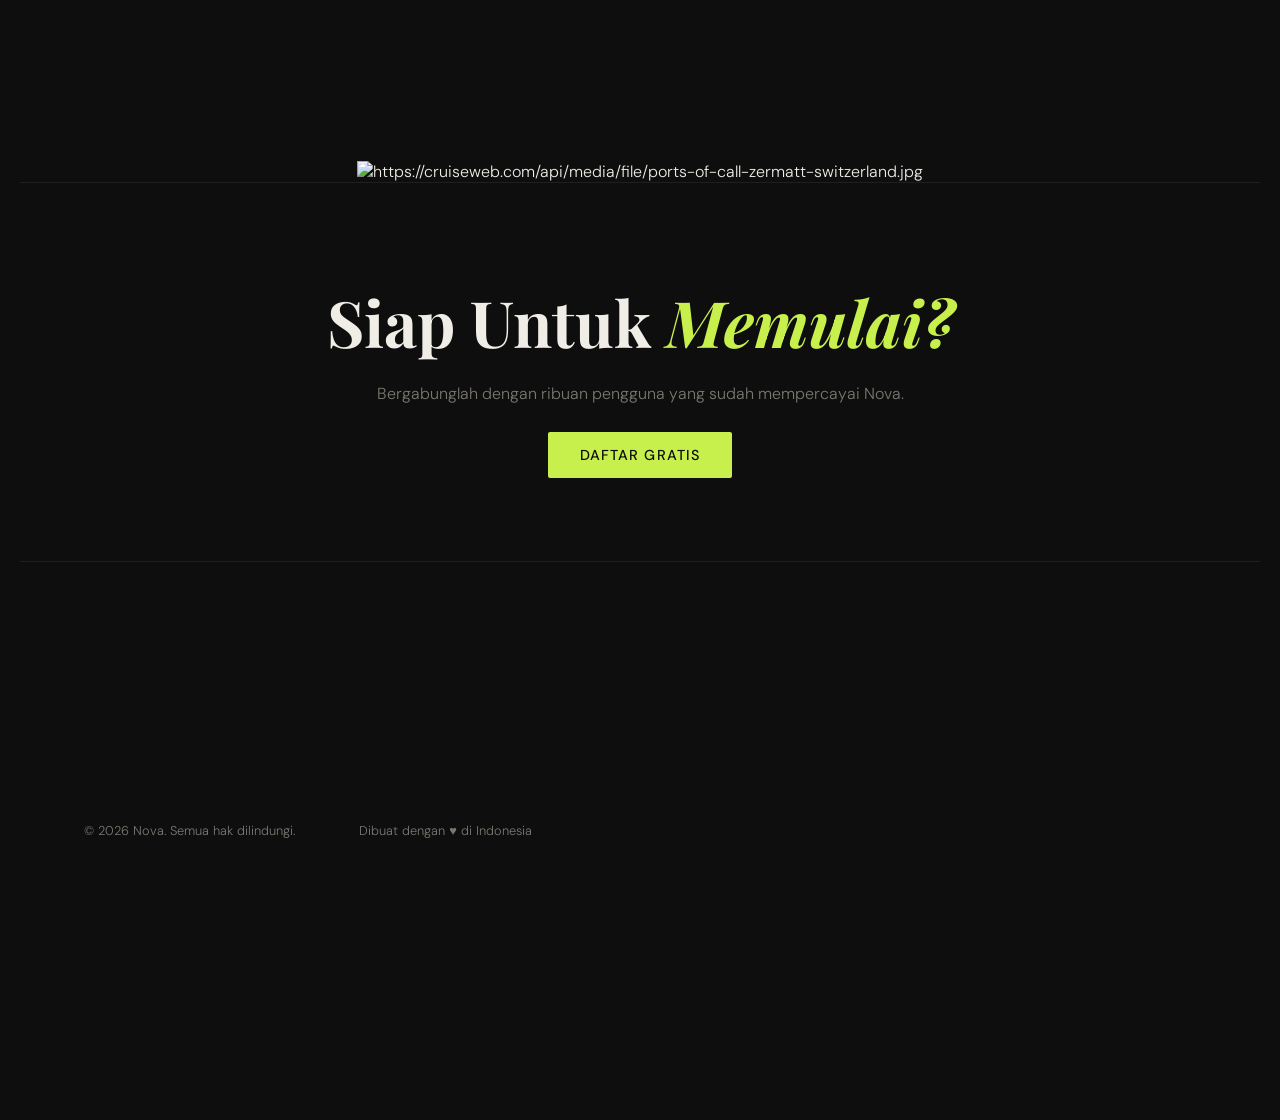
==== commit 0c942fc4: "Update index.html" ====
--- a/index.html
+++ b/index.html
@@ -62,6 +62,12 @@
     </div>
   </section>
 
+  <section id="media" style="text-align: center; padding: 20px;">
+    <iframe width="560" height="315" src="<iframe width="855" height="481" src="https://www.youtube.com/embed/linlz7-Pnvw" title="Switzerland in 8K ULTRA HD HDR - Heaven of Earth (60 FPS)" frameborder="0" allow="accelerometer; autoplay; clipboard-write; encrypted-media; gyroscope; picture-in-picture; web-share" referrerpolicy="strict-origin-when-cross-origin" allowfullscreen></iframe>
+    <br><br>
+    <img src="https://res.cloudinary.com/dqsqogllc/image/upload/c_limit,w_1440,q_95,f_auto/scl_swiss_alps_switzerland_001_3000x1500_fa1f809c9f21_a5322cf159.webp" alt="https://cruiseweb.com/api/media/file/ports-of-call-zermatt-switzerland.jpg" width="500"
+  </section>
+    
   <!-- CTA -->
   <section class="cta-section" id="mulai">
     <h2>Siap Untuk <em style="font-style:italic;color:var(--accent)">Memulai?</em></h2>
@@ -73,6 +79,9 @@
   <footer id="kontak">
     <span>© 2026 Nova. Semua hak dilindungi.</span>
     <span>Dibuat dengan ♥ di Indonesia</span>
+    <div style="margin-top: 20px;">
+        <iframe src="https://www.google.com/maps/embed?pb=!1m18!1m12!1m3!1d3953.0699425822804!2d110.37623397412054!3d-7.782409177217666!2m3!1f0!2f0!3f0!3m2!1i1024!2i768!4f13.1!3m3!1m2!1s0x2e7a58318198e939%3A0xb6283ff15225c290!2sGaleria%20Mall%20-%20Yogyakarta!5e0!3m2!1sid!2sid!4v1781603152101!5m2!1sid!2sid" width="600" height="450" style="border:0;" allowfullscreen="" loading="lazy" referrerpolicy="no-referrer-when-downgrade"></iframe>
+    </div>
   </footer>
   <script src="templatemo-maison-doree-.js"></script>
   <script src="login/js/welcome.js"></script>
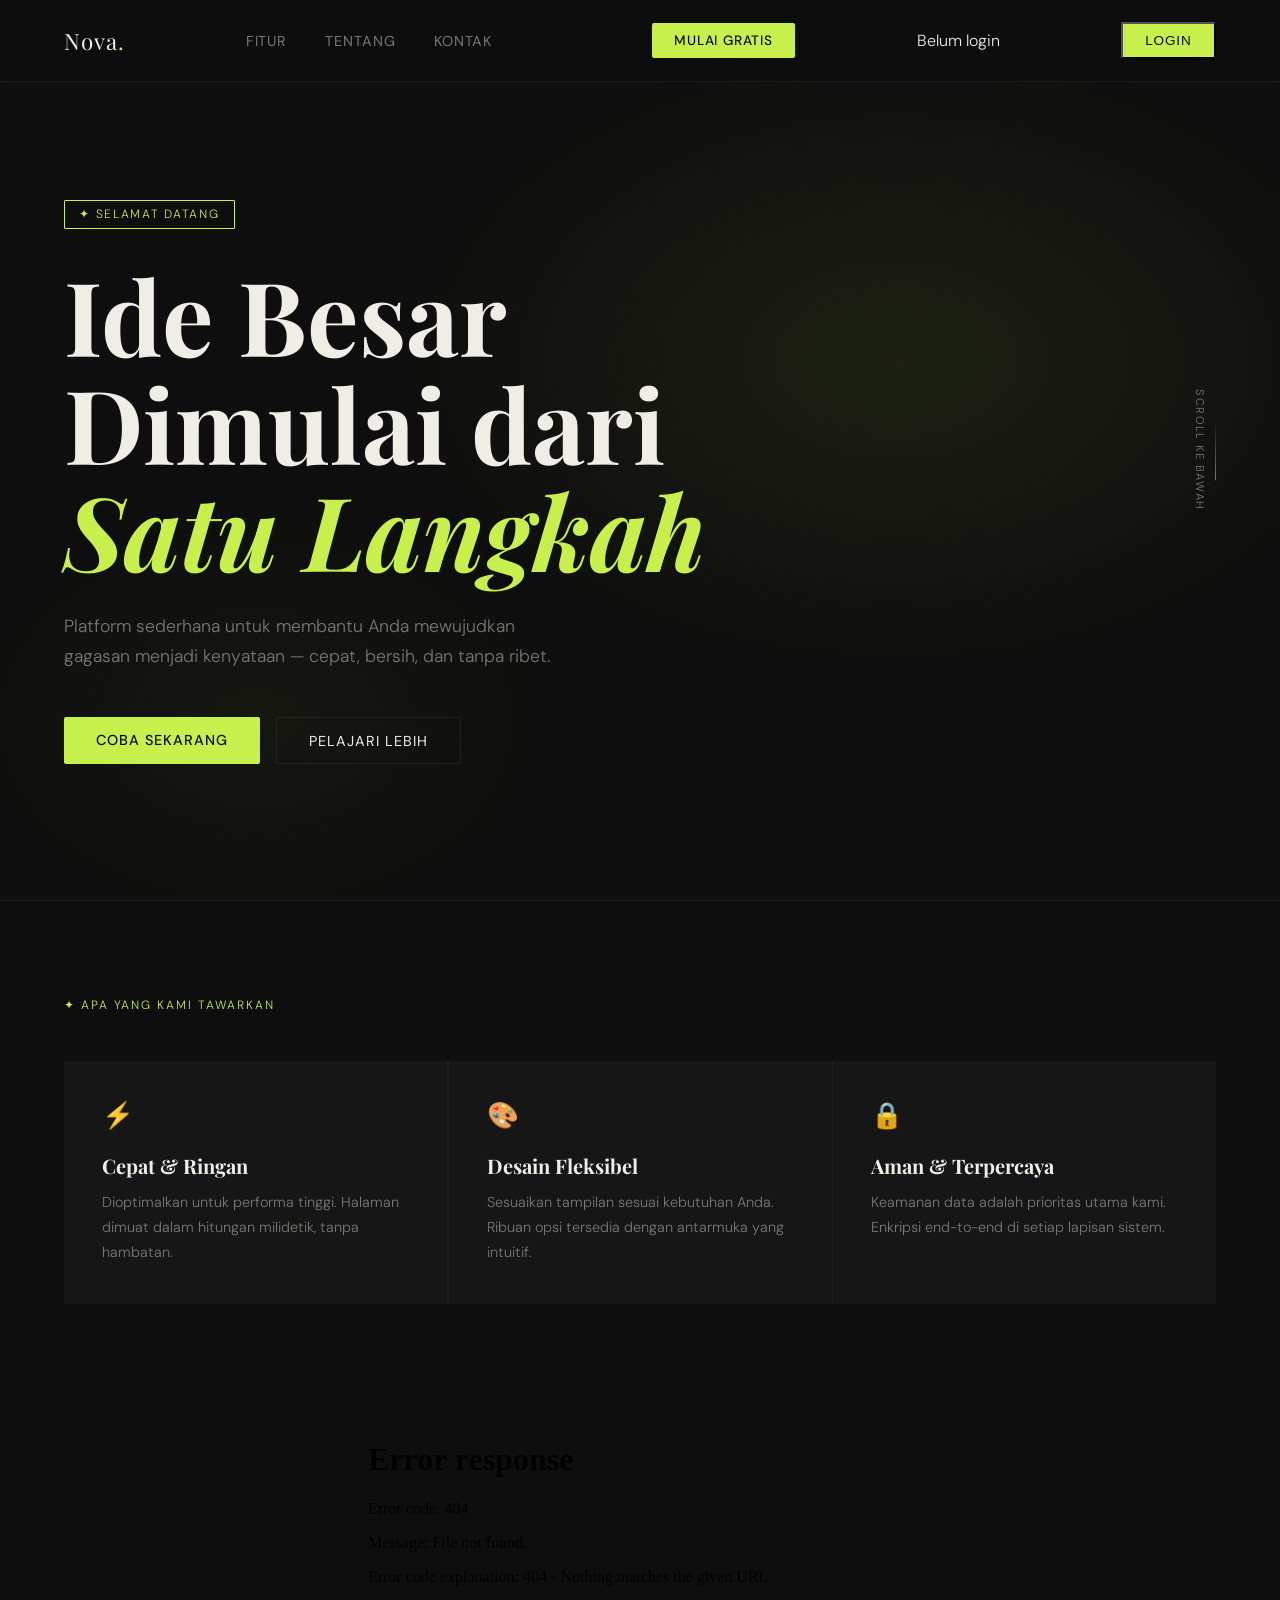
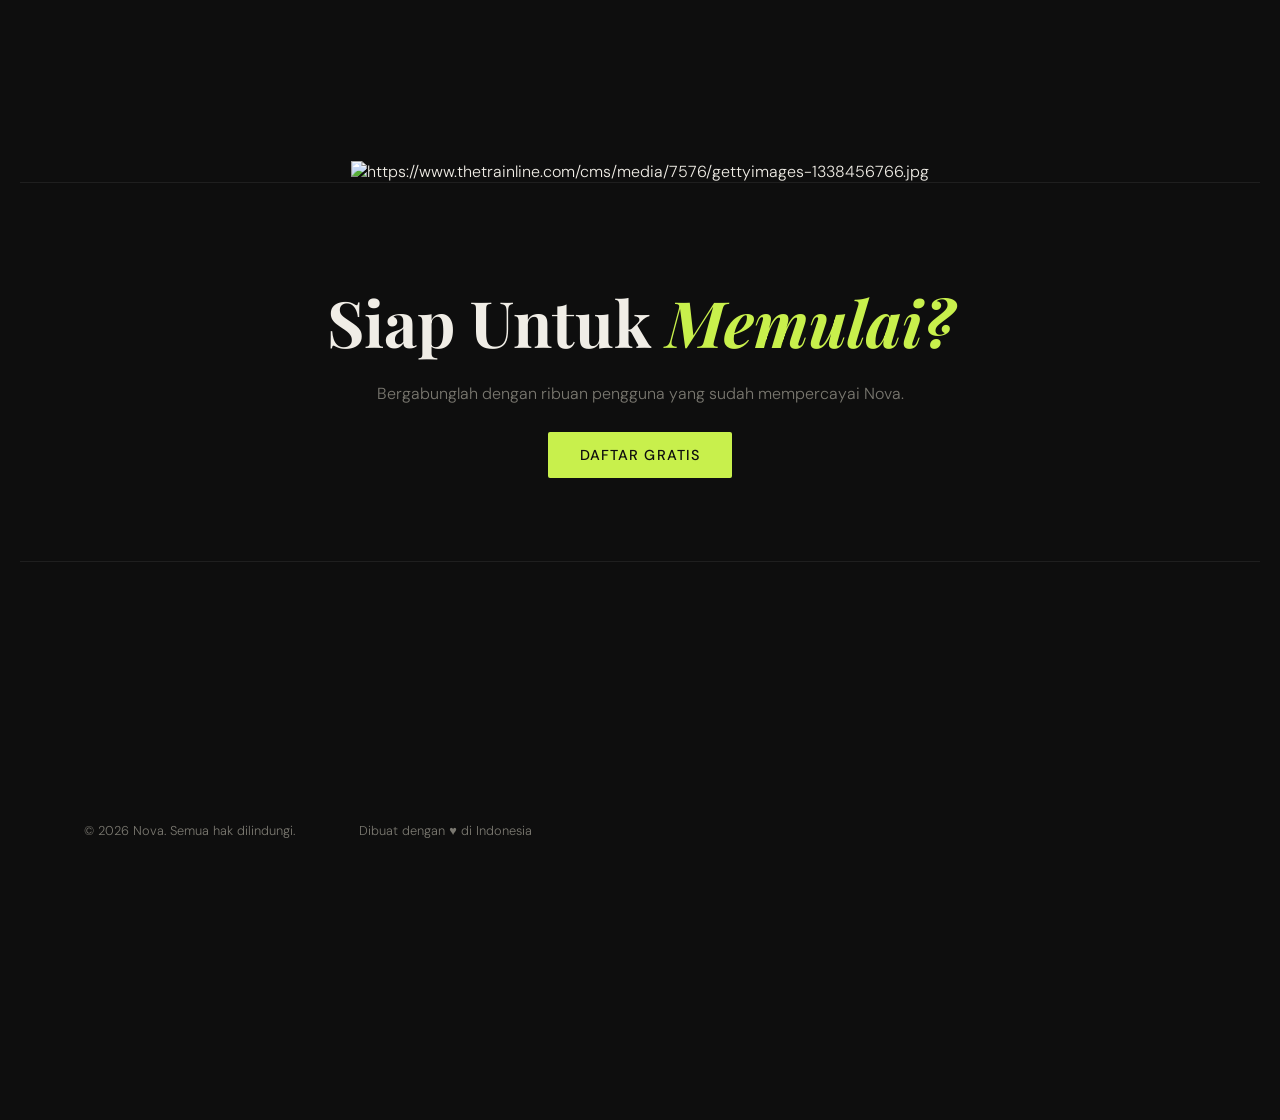
==== commit 84863e62: "Update index.html" ====
--- a/index.html
+++ b/index.html
@@ -65,7 +65,7 @@
   <section id="media" style="text-align: center; padding: 20px;">
     <iframe width="560" height="315" src="<iframe width="855" height="481" src="https://www.youtube.com/embed/linlz7-Pnvw" title="Switzerland in 8K ULTRA HD HDR - Heaven of Earth (60 FPS)" frameborder="0" allow="accelerometer; autoplay; clipboard-write; encrypted-media; gyroscope; picture-in-picture; web-share" referrerpolicy="strict-origin-when-cross-origin" allowfullscreen></iframe>
     <br><br>
-    <img src="https://res.cloudinary.com/dqsqogllc/image/upload/c_limit,w_1440,q_95,f_auto/scl_swiss_alps_switzerland_001_3000x1500_fa1f809c9f21_a5322cf159.webp" alt="https://cruiseweb.com/api/media/file/ports-of-call-zermatt-switzerland.jpg" width="500"
+    <img src="https://res.cloudinary.com/dqsqogllc/image/upload/c_limit,w_1440,q_95,f_auto/scl_swiss_alps_switzerland_001_3000x1500_fa1f809c9f21_a5322cf159.webp" alt="https://www.thetrainline.com/cms/media/7576/gettyimages-1338456766.jpg" width="500"
   </section>
     
   <!-- CTA -->
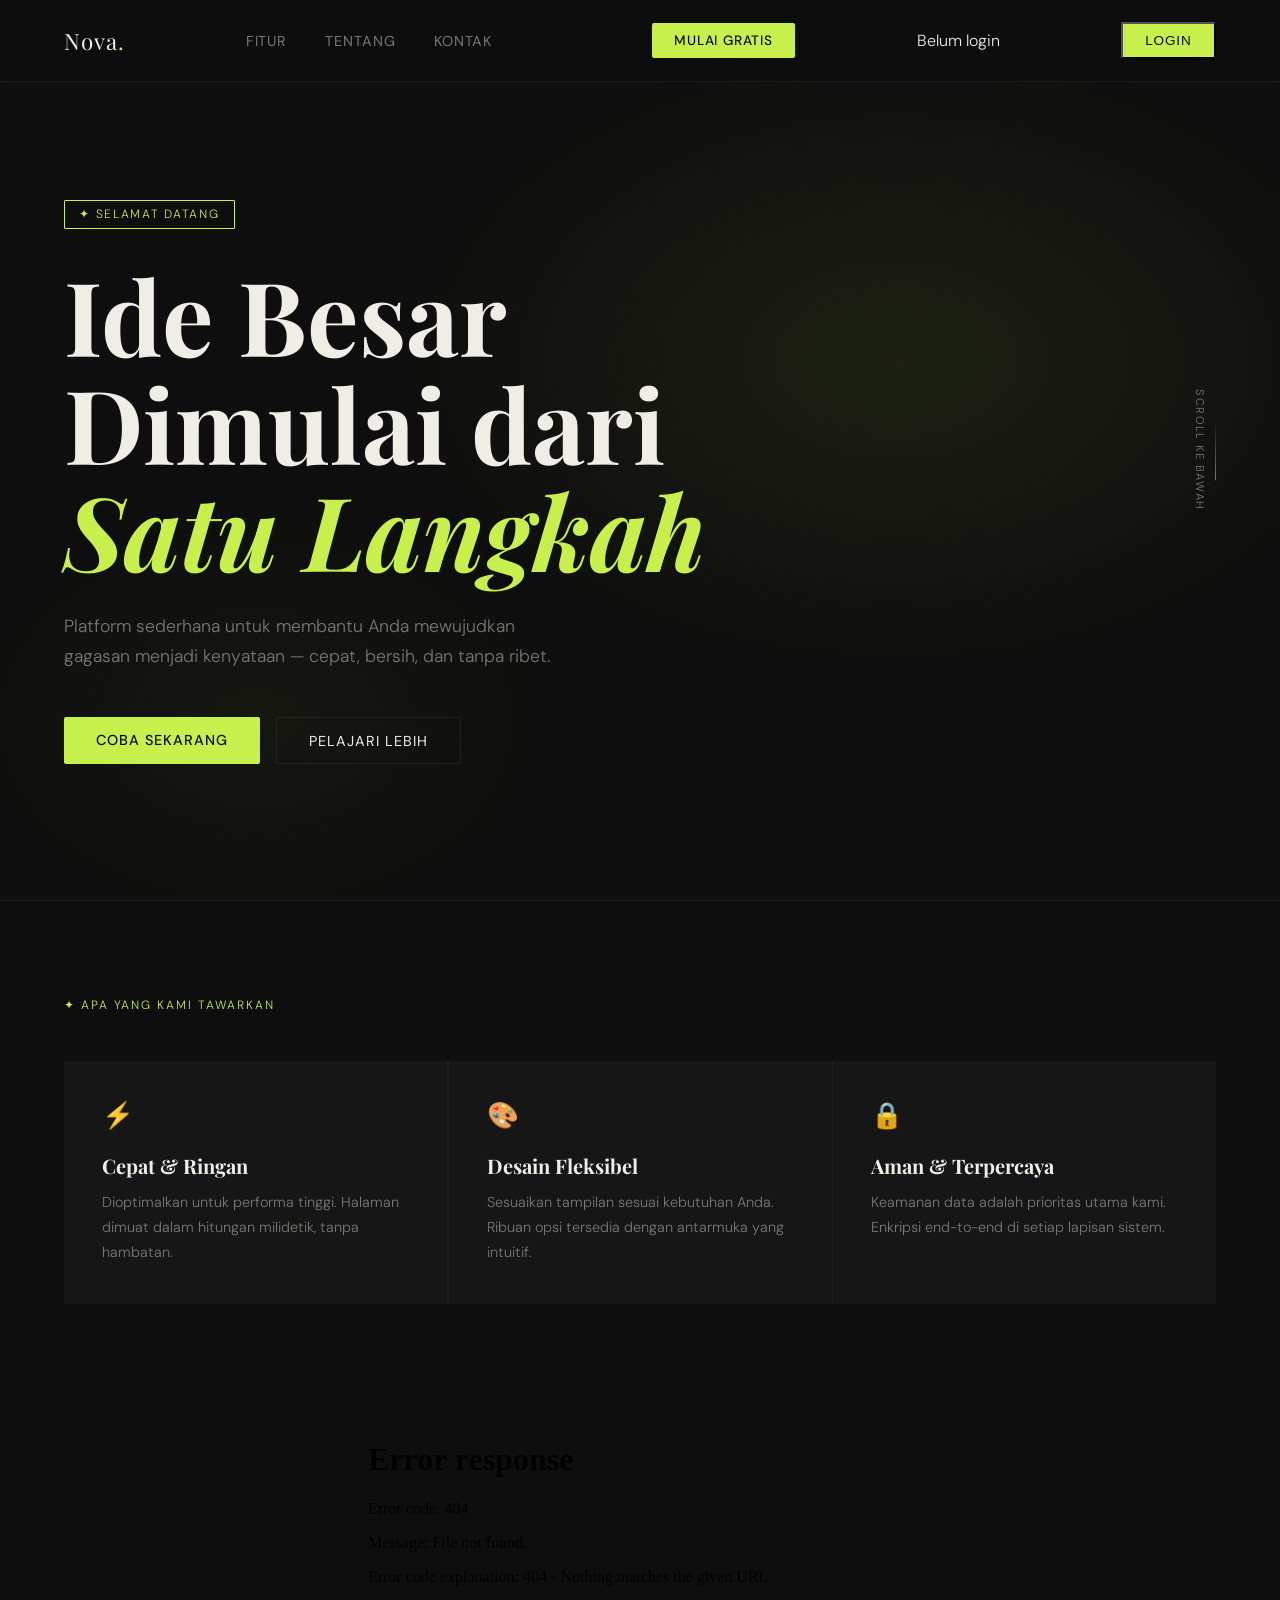
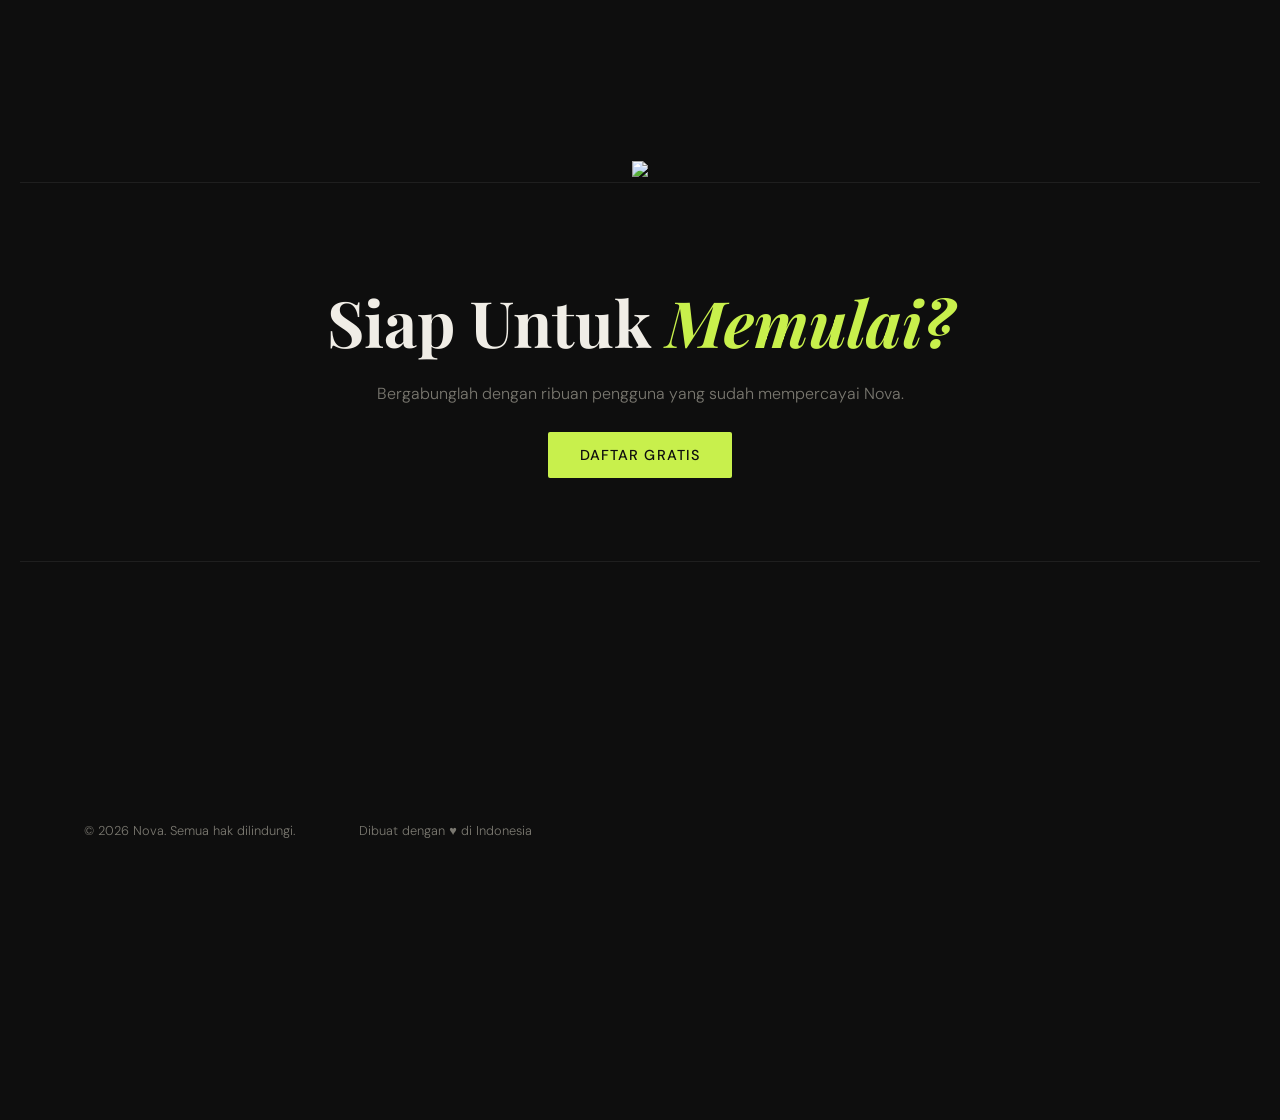
==== commit f90011f4: "Update index.html" ====
--- a/index.html
+++ b/index.html
@@ -65,7 +65,7 @@
   <section id="media" style="text-align: center; padding: 20px;">
     <iframe width="560" height="315" src="<iframe width="855" height="481" src="https://www.youtube.com/embed/linlz7-Pnvw" title="Switzerland in 8K ULTRA HD HDR - Heaven of Earth (60 FPS)" frameborder="0" allow="accelerometer; autoplay; clipboard-write; encrypted-media; gyroscope; picture-in-picture; web-share" referrerpolicy="strict-origin-when-cross-origin" allowfullscreen></iframe>
     <br><br>
-    <img src="https://res.cloudinary.com/dqsqogllc/image/upload/c_limit,w_1440,q_95,f_auto/scl_swiss_alps_switzerland_001_3000x1500_fa1f809c9f21_a5322cf159.webp" alt="https://www.thetrainline.com/cms/media/7576/gettyimages-1338456766.jpg" width="500"
+    <img src="https://res.cloudinary.com/dqsqogllc/image/upload/c_limit,w_1440,q_95,f_auto/scl_swiss_alps_switzerland_001_3000x1500_fa1f809c9f21_a5322cf159.webp" width="500"
   </section>
     
   <!-- CTA -->
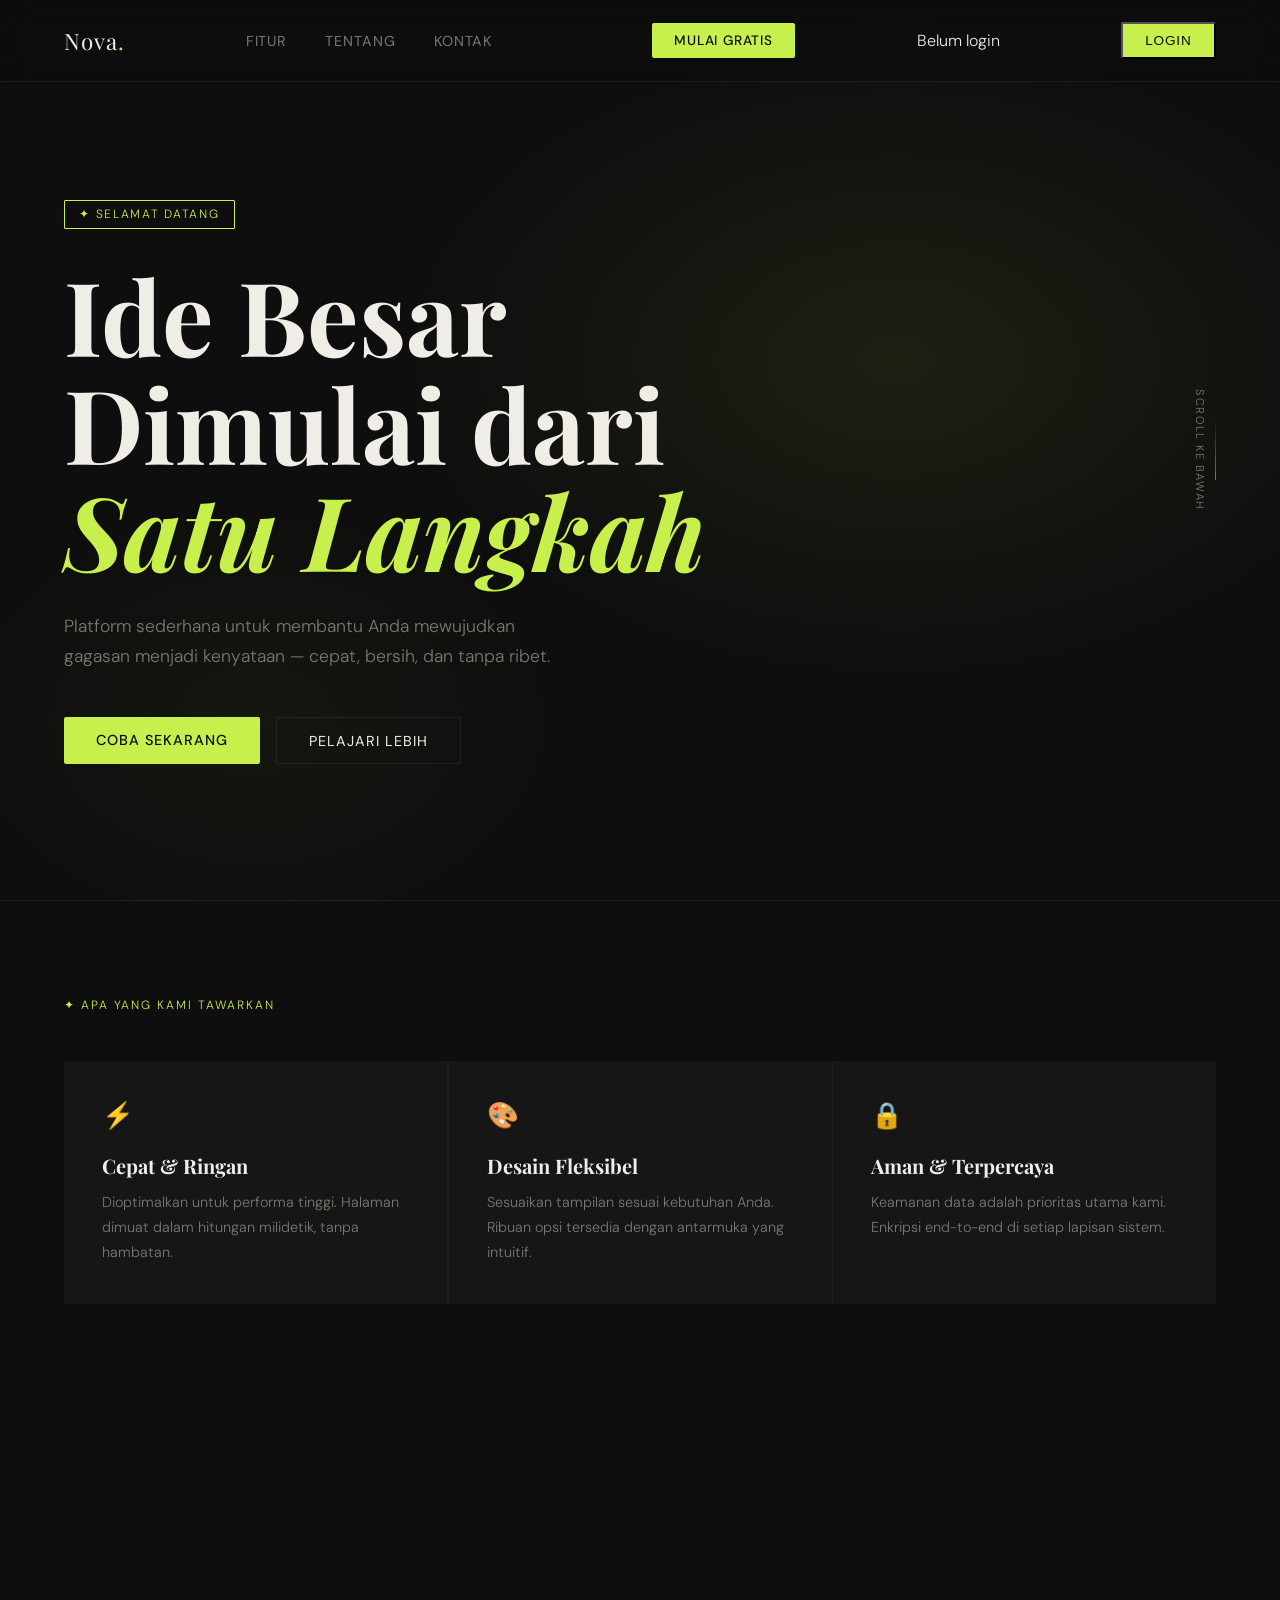
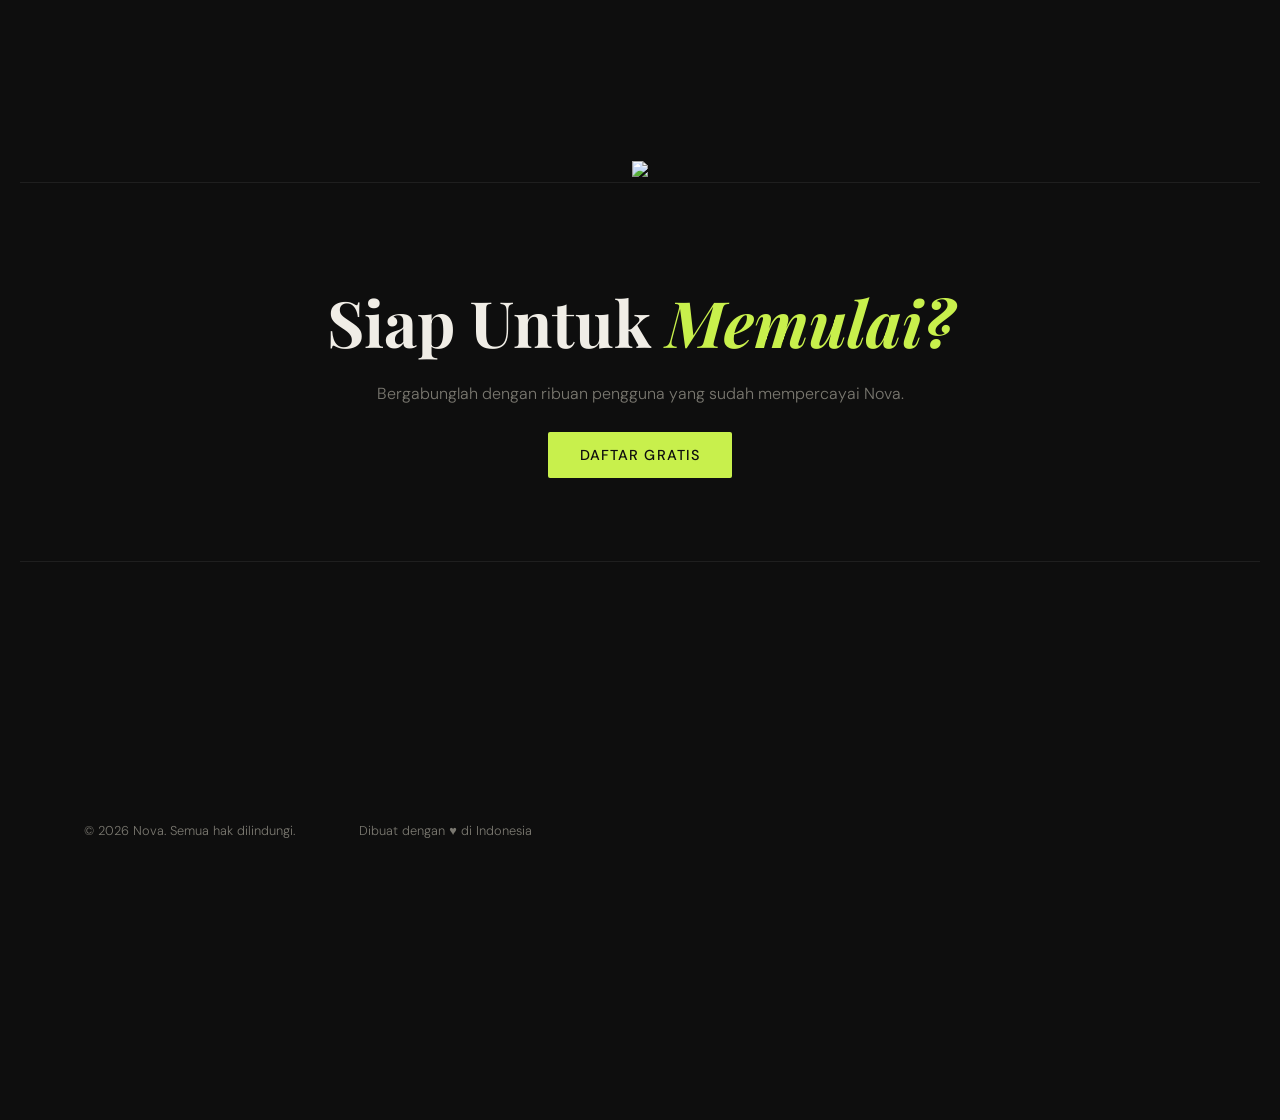
==== commit 5006f32a: "Update index.html" ====
--- a/index.html
+++ b/index.html
@@ -63,7 +63,7 @@
   </section>
 
   <section id="media" style="text-align: center; padding: 20px;">
-    <iframe width="560" height="315" src="<iframe width="855" height="481" src="https://www.youtube.com/embed/linlz7-Pnvw" title="Switzerland in 8K ULTRA HD HDR - Heaven of Earth (60 FPS)" frameborder="0" allow="accelerometer; autoplay; clipboard-write; encrypted-media; gyroscope; picture-in-picture; web-share" referrerpolicy="strict-origin-when-cross-origin" allowfullscreen></iframe>
+    <iframe width="560" height="315" src="https://www.youtube.com/embed/linlz7-Pnvw?si=k0OC5ELz8uNamlUA" title="YouTube video player" frameborder="0" allow="accelerometer; autoplay; clipboard-write; encrypted-media; gyroscope; picture-in-picture; web-share" referrerpolicy="strict-origin-when-cross-origin" allowfullscreen></iframe>
     <br><br>
     <img src="https://res.cloudinary.com/dqsqogllc/image/upload/c_limit,w_1440,q_95,f_auto/scl_swiss_alps_switzerland_001_3000x1500_fa1f809c9f21_a5322cf159.webp" width="500"
   </section>
